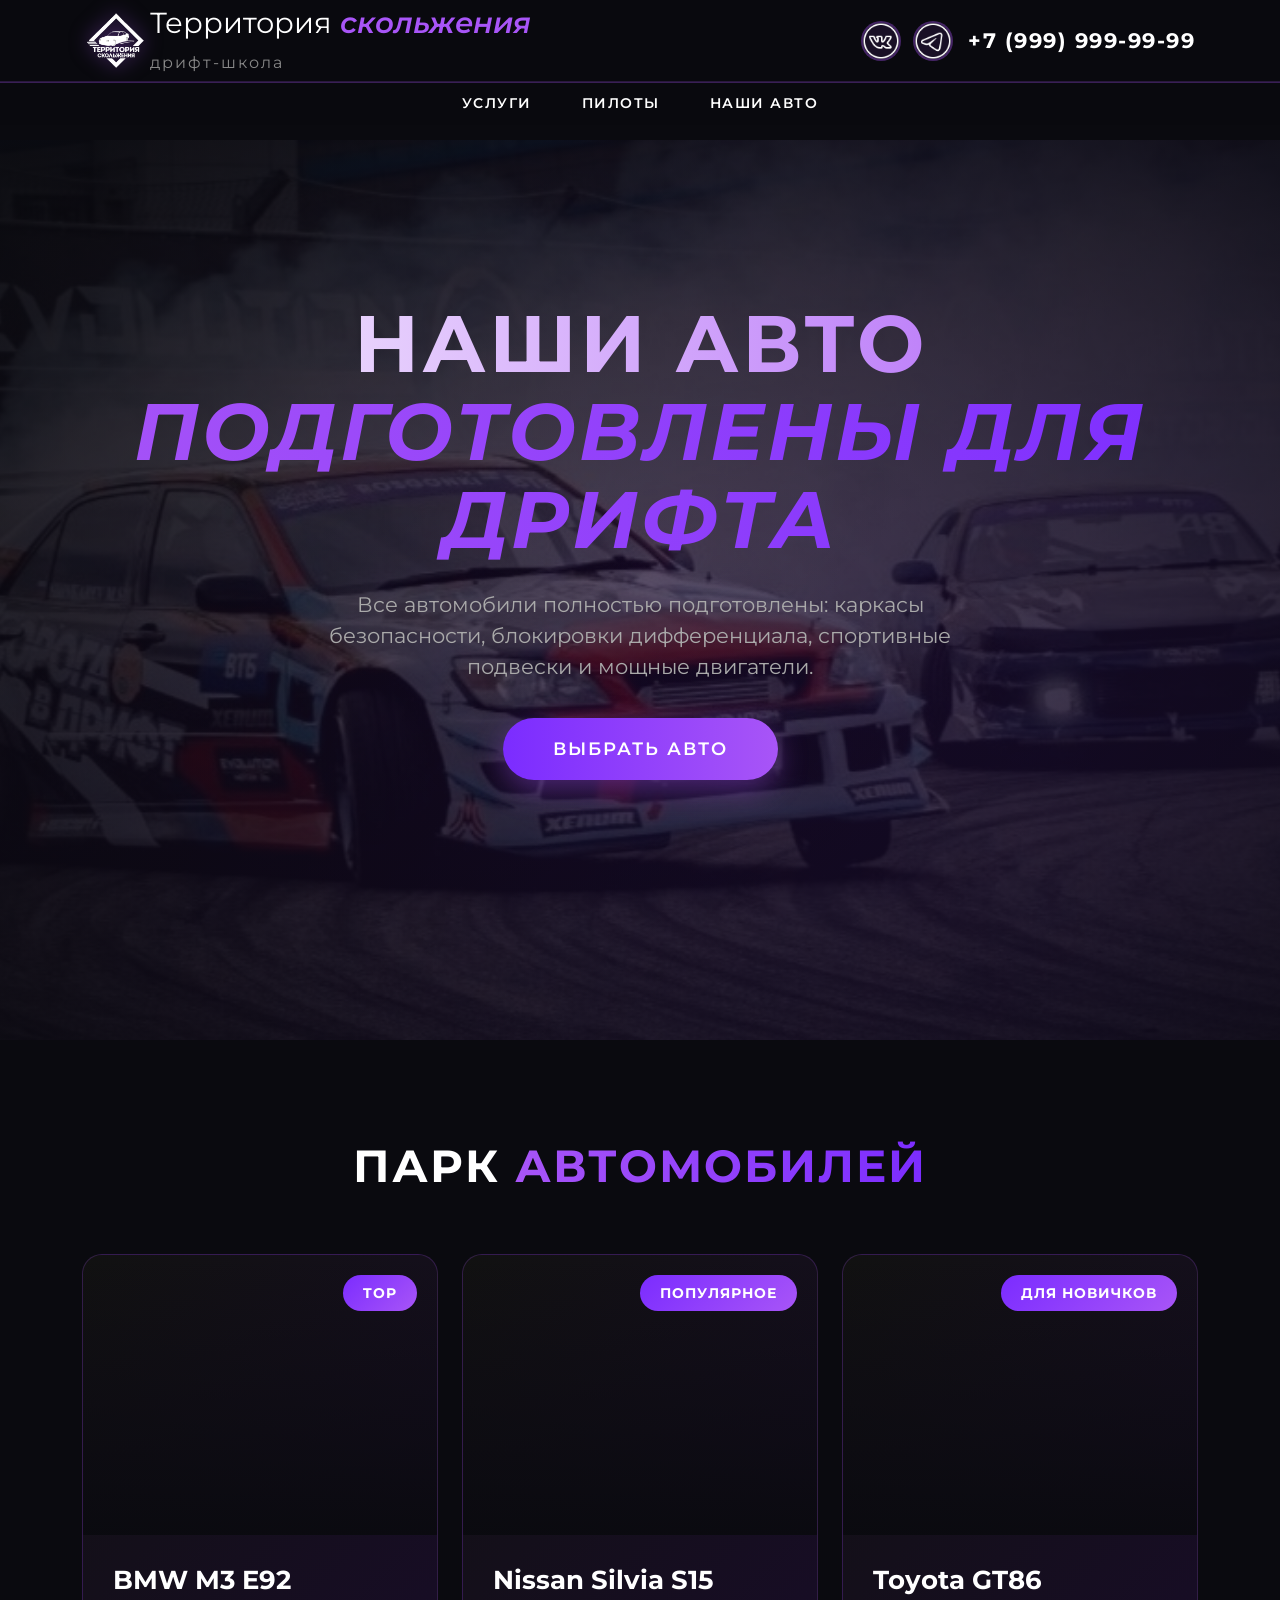
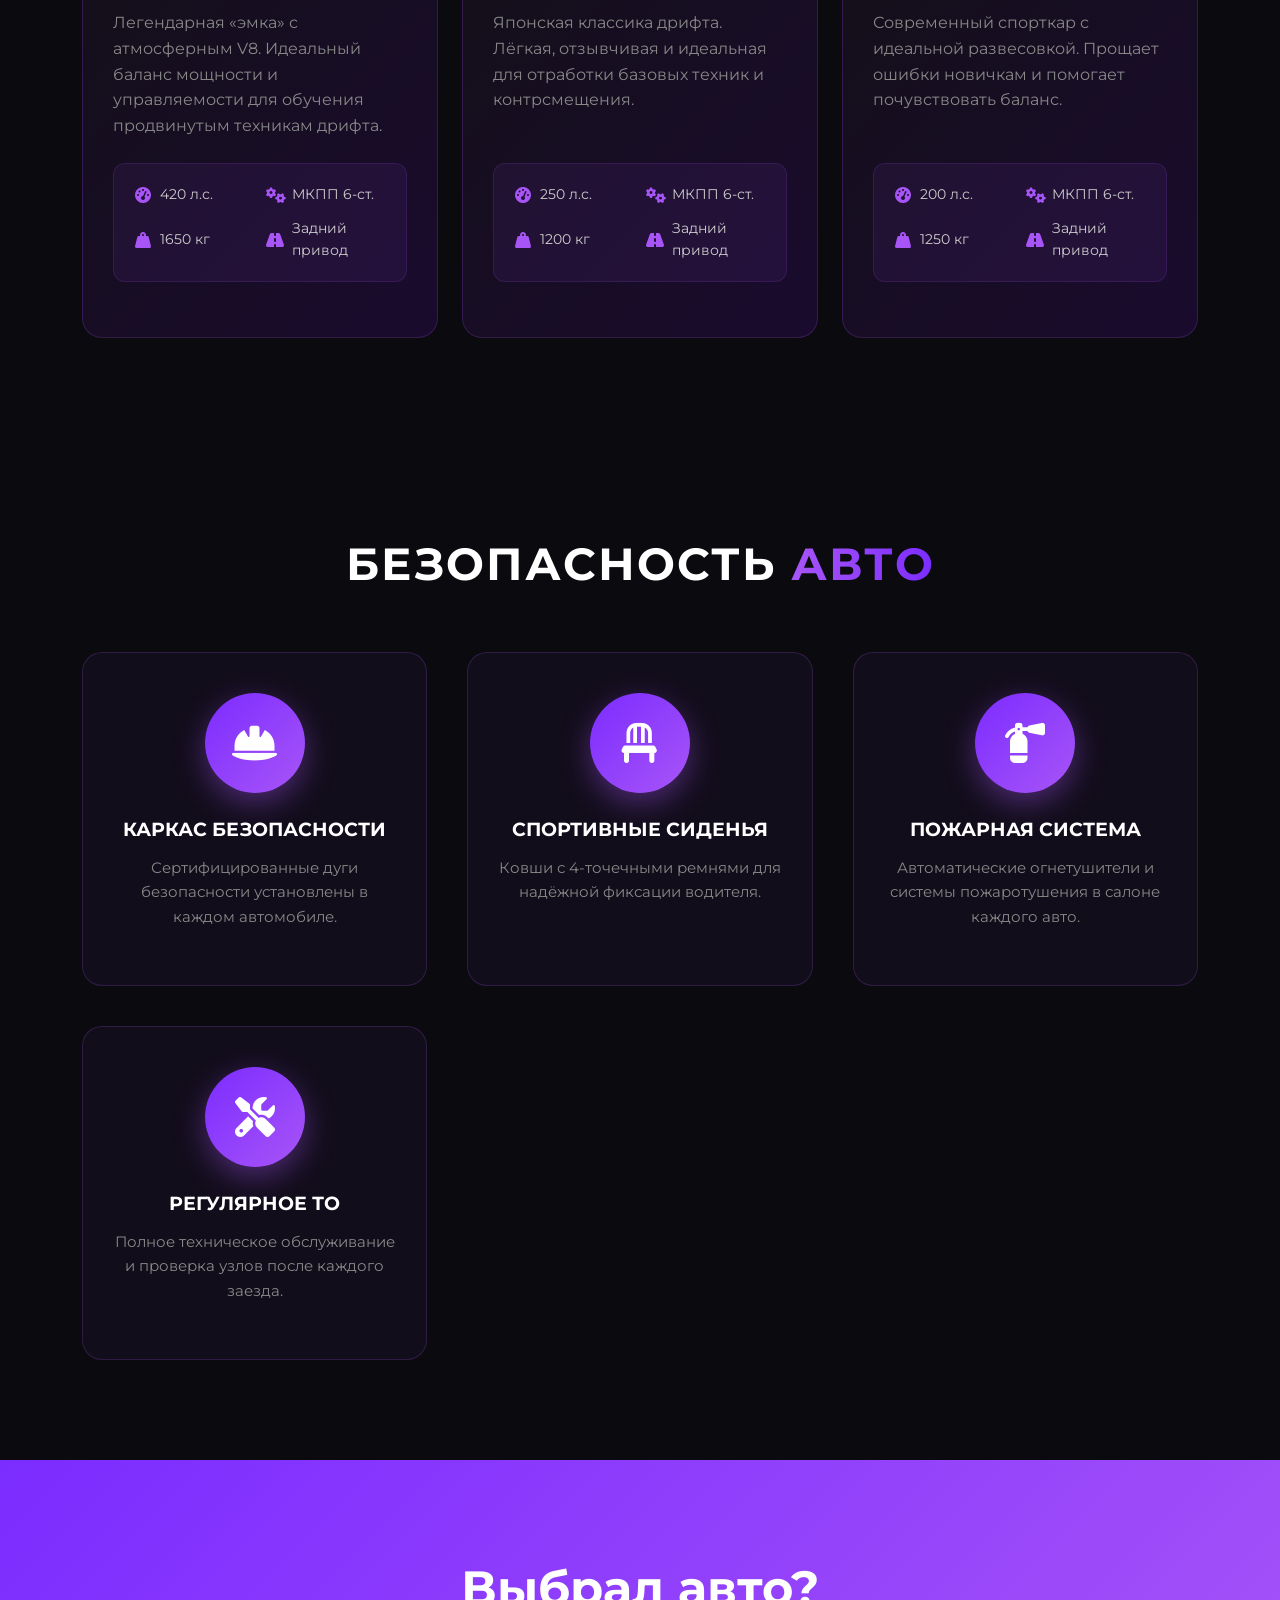
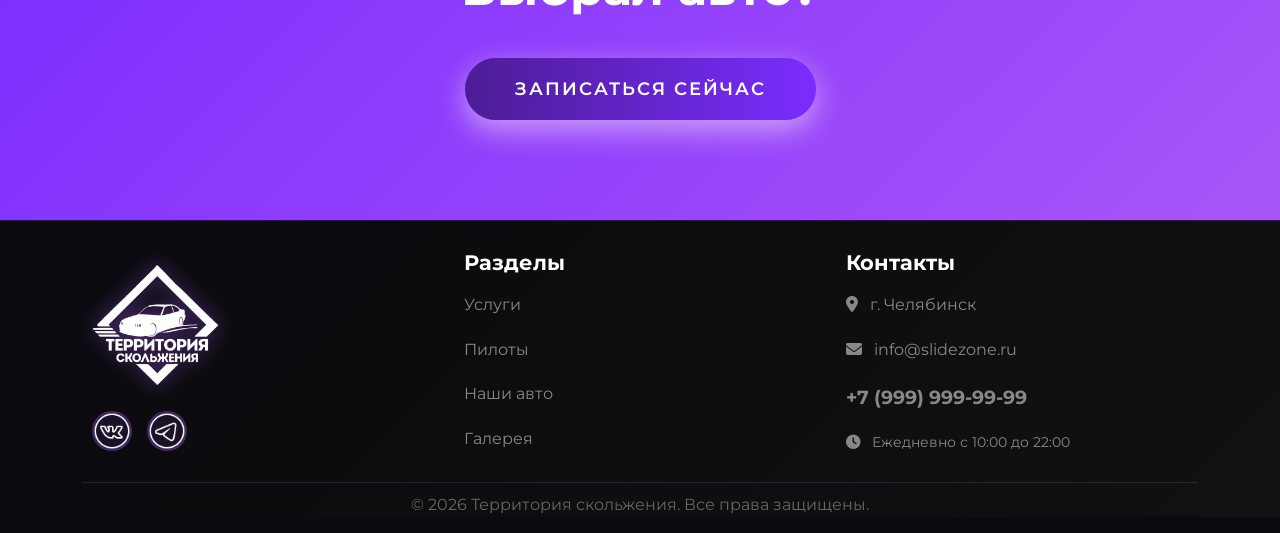
==== cars.html @ a88c33cb "." ====
<!-- cars.html -->
<!doctype html>
<html lang="ru">
<head>
    <meta charset="utf-8">
    <meta name="viewport" content="width=device-width, initial-scale=1">
    <title>Наши авто — Территория скольжения</title>
    <link href="https://cdn.jsdelivr.net/npm/bootstrap@5.3.3/dist/css/bootstrap.min.css" rel="stylesheet">
    <link rel="stylesheet" href="https://cdnjs.cloudflare.com/ajax/libs/font-awesome/6.4.0/css/all.min.css">
    <link href="https://fonts.googleapis.com/css2?family=Montserrat:ital,wght@0,400;0,600;0,700;1,600&display=swap" rel="stylesheet">
    <link rel="stylesheet" href="style.css">
</head>
<body>
    <!-- NAVBAR WRAPPER -->
    <nav class="navbar-wrapper fixed-top">
        <div class="navbar-top-section" id="navbarTop">
          <div class="container">
            <div class="navbar-top">
              <a class="navbar-brand d-flex align-items-center" href="/index.html">
                <img src="img/image-Photoroom (1).png" alt="Logo" class="logo" />
                <div>
                  Территория <span>скольжения</span> <br /><small
                    >дрифт-школа</small
                  >
                </div>
              </a>
  
              <div class="socials">
                <a
                  href="https://vk.com/slidezone74"
                  target="_blank"
                  class="social-link"
                  aria-label="VKontakte"
                >
                  <img src="img/icons8-vk-50.png" class="soc" />
                </a>
                <a
                  href="https://t.me/yourpage"
                  target="_blank"
                  class="social-link"
                  aria-label="Telegram"
                >
                  <img src="img/icons8-телеграм-50.png" class="soc" />
                </a>
                <a href="tel:+79999999999" class="nav-bottom-link nav-phone"
                >+7 (999) 999-99-99</a
              >
              </div>
            </div>
          </div>
        </div>
  
        <div class="navbar-bottom-section" id="navbarBottom">
          <div class="container">
            <ul class="nav-bottom-list">
              <li class="nav-bottom-item">
                <a href="/services.html" class="nav-bottom-link">УСЛУГИ</a>
              </li>
              <li class="nav-bottom-item">
                <a href="/index.html#pilots" class="nav-bottom-link">ПИЛОТЫ</a>
              </li>
              <li class="nav-bottom-item">
                <a href="/cars.html" class="nav-bottom-link">НАШИ АВТО</a>
              </li>
            </ul>
          </div>
        </div>
      </nav>

    <!-- HERO SECTION -->
    <section class="hero">
        <div class="hero-content">
            <h1 class="hero-title">
                <span class="line-1">НАШИ АВТО</span>
                <span class="line-2">ПОДГОТОВЛЕНЫ ДЛЯ ДРИФТА</span>
            </h1>
            <p class="hero-subtitle">
                Все автомобили полностью подготовлены: каркасы безопасности, 
                блокировки дифференциала, спортивные подвески и мощные двигатели.
            </p>
            <a href="#cars-list" class="btn-hero">Выбрать авто</a>
        </div>
    </section>

    <!-- CARS SECTION -->
    <section id="cars-list" class="section cars-section">
        <div class="container">
            <h2 class="section-title">ПАРК <span>АВТОМОБИЛЕЙ</span></h2>
            
            <div class="row g-4 justify-content-center">
                <div class="col-lg-4 col-md-6 col-sm-12">
                    <div class="car-card">
                        <div class="car-image" style="background-image: url('https://images.unsplash.com/photo-1617788138017-80ad40651399?w=800&q=80');">
                            <span class="car-badge">TOP</span>
                        </div>
                        <div class="car-body">
                            <h3 class="car-title">BMW M3 E92</h3>
                            <p class="car-description">
                                Легендарная «эмка» с атмосферным V8. Идеальный баланс мощности 
                                и управляемости для обучения продвинутым техникам дрифта.
                            </p>
                            
                            <div class="car-specs">
                                <div class="spec-item">
                                    <i class="fas fa-tachometer-alt"></i>
                                    <span>420 л.с.</span>
                                </div>
                                <div class="spec-item">
                                    <i class="fas fa-cogs"></i>
                                    <span>МКПП 6-ст.</span>
                                </div>
                                <div class="spec-item">
                                    <i class="fas fa-weight-hanging"></i>
                                    <span>1650 кг</span>
                                </div>
                                <div class="spec-item">
                                    <i class="fas fa-road"></i>
                                    <span>Задний привод</span>
                                </div>
                            </div>
                        </div>
                    </div>
                </div>

                <div class="col-lg-4 col-md-6 col-sm-12">
                    <div class="car-card">
                        <div class="car-image" style="background-image: url('https://images.unsplash.com/photo-1626846431159-9c6df5d8c8b2?w=800&q=80');">
                            <span class="car-badge">ПОПУЛЯРНОЕ</span>
                        </div>
                        <div class="car-body">
                            <h3 class="car-title">Nissan Silvia S15</h3>
                            <p class="car-description">
                                Японская классика дрифта. Лёгкая, отзывчивая и идеальная 
                                для отработки базовых техник и контрсмещения.
                            </p>
                            
                            <div class="car-specs">
                                <div class="spec-item">
                                    <i class="fas fa-tachometer-alt"></i>
                                    <span>250 л.с.</span>
                                </div>
                                <div class="spec-item">
                                    <i class="fas fa-cogs"></i>
                                    <span>МКПП 6-ст.</span>
                                </div>
                                <div class="spec-item">
                                    <i class="fas fa-weight-hanging"></i>
                                    <span>1200 кг</span>
                                </div>
                                <div class="spec-item">
                                    <i class="fas fa-road"></i>
                                    <span>Задний привод</span>
                                </div>
                            </div>
                        </div>
                    </div>
                </div>

                <div class="col-lg-4 col-md-6 col-sm-12">
                    <div class="car-card">
                        <div class="car-image" style="background-image: url('https://images.unsplash.com/photo-1606344468650-54ba89c3f9d3?w=800&q=80');">
                            <span class="car-badge">ДЛЯ НОВИЧКОВ</span>
                        </div>
                        <div class="car-body">
                            <h3 class="car-title">Toyota GT86</h3>
                            <p class="car-description">
                                Современный спорткар с идеальной развесовкой. 
                                Прощает ошибки новичкам и помогает почувствовать баланс.
                            </p>
                            
                            <div class="car-specs">
                                <div class="spec-item">
                                    <i class="fas fa-tachometer-alt"></i>
                                    <span>200 л.с.</span>
                                </div>
                                <div class="spec-item">
                                    <i class="fas fa-cogs"></i>
                                    <span>МКПП 6-ст.</span>
                                </div>
                                <div class="spec-item">
                                    <i class="fas fa-weight-hanging"></i>
                                    <span>1250 кг</span>
                                </div>
                                <div class="spec-item">
                                    <i class="fas fa-road"></i>
                                    <span>Задний привод</span>
                                </div>
                            </div>
                        </div>
                    </div>
                </div>
            </div>
        </div>
    </section>

        <!-- SAFETY INFO -->
        <section class="section features-section">
            <div class="container">
              <h2 class="section-title">БЕЗОПАСНОСТЬ <span>АВТО</span></h2>
      
              <div class="features-grid">
                <div class="feature-item">
                  <div class="feature-icon">
                    <i class="fas fa-hard-hat"></i>
                  </div>
                  <h3 class="feature-title">КАРКАС БЕЗОПАСНОСТИ</h3>
                  <p class="feature-text">
                    Сертифицированные дуги безопасности установлены в каждом автомобиле.
                  </p>
                </div>
      
                <div class="feature-item">
                  <div class="feature-icon">
                    <i class="fas fa-chair"></i>
                  </div>
                  <h3 class="feature-title">СПОРТИВНЫЕ СИДЕНЬЯ</h3>
                  <p class="feature-text">
                    Ковши с 4-точечными ремнями для надёжной фиксации водителя.
                  </p>
                </div>
      
                <div class="feature-item">
                  <div class="feature-icon">
                    <i class="fas fa-fire-extinguisher"></i>
                  </div>
                  <h3 class="feature-title">ПОЖАРНАЯ СИСТЕМА</h3>
                  <p class="feature-text">
                    Автоматические огнетушители и системы пожаротушения в салоне каждого авто.
                  </p>
                </div>
      
                <div class="feature-item">
                  <div class="feature-icon">
                    <i class="fas fa-tools"></i>
                  </div>
                  <h3 class="feature-title">РЕГУЛЯРНОЕ ТО</h3>
                  <p class="feature-text">
                    Полное техническое обслуживание и проверка узлов после каждого заезда.
                  </p>
                </div>
              </div>
            </div>
          </section>

    <!-- CTA SECTION -->
    <section class="cta">
        <div class="container">
          <h2>Выбрал авто?</h2>
          <a href="#offers" class="btn-cta">Записаться сейчас</a>
        </div>
      </section>

    <!-- FOOTER -->
    <footer>
        <div class="container">
          <div class="footer-content">
            <div class="footer-section">
              <img
                src="img/image-Photoroom (1).png"
                alt="Логотип"
                class="footer-logo"
              />
              <div class="footer-socials">
                <a
                  href="https://vk.com/slidezone74"
                  target="_blank"
                  class="social-link"
                  aria-label="VKontakte"
                >
                  <img src="img/icons8-vk-50.png" class="soc" />
                </a>
                <a
                  href="https://t.me/yourpage"
                  target="_blank"
                  class="social-link"
                  aria-label="Telegram"
                >
                  <img src="img/icons8-телеграм-50.png" class="soc" />
                </a>
              </div>
            </div>
  
            <div class="footer-section">
              <h4>Разделы</h4>
              <p><a href="/services.html">Услуги</a></p>
              <p><a href="/index.html#pilots">Пилоты</a></p>
              <p><a href="/cars.html">Наши авто</a></p>
              <p><a href="#gallery">Галерея</a></p>
            </div>
  
            <div class="footer-section">
              <h4>Контакты</h4>
              <p><i class="fas fa-map-marker-alt me-2"></i> г. Челябинск</p>
              <p><i class="fas fa-envelope me-2"></i> info@slidezone.ru</p>
              <a href="tel:+79999999999" class="footer-phone"
                >+7 (999) 999-99-99</a
              >
              <p style="margin-top: 15px; font-size: 0.9rem">
                <i class="fas fa-clock me-2"></i> Ежедневно с 10:00 до 22:00
              </p>
            </div>
          </div>
  
          <div class="footer-bottom">
            <p>&copy; 2026 Территория скольжения. Все права защищены.</p>
          </div>
        </div>
      </footer>

    <script src="https://cdn.jsdelivr.net/npm/bootstrap@5.3.3/dist/js/bootstrap.bundle.min.js"></script>
    <script>
        let lastScroll = 0;
        const navbarTop = document.getElementById('navbarTop');
        
        window.addEventListener('scroll', () => {
            const currentScroll = window.pageYOffset;
            if (currentScroll > 100 && currentScroll > lastScroll) {
                navbarTop.classList.add('hidden');
            } else {
                navbarTop.classList.remove('hidden');
            }
            lastScroll = currentScroll;
        });

        document.querySelectorAll('a[href^="#"]').forEach(anchor => {
            anchor.addEventListener('click', function (e) {
                e.preventDefault();
                const target = document.querySelector(this.getAttribute('href'));
                if (target) {
                    target.scrollIntoView({ behavior: 'smooth', block: 'start' });
                }
            });
        });
    </script>
</body>
</html>
---- style.css ----
* {
  margin: 0;
  padding: 0;
  box-sizing: border-box;
}

html {
  scroll-behavior: smooth;
}

body {
  font-family: 'Montserrat', sans-serif;
  background: #0a0a0f;
  color: #fff;
  overflow-x: hidden;
  padding-top: 140px;
}

:root {
  --primary-purple: #a855f7;
  --secondary-purple: #7b2cff;
  --dark-purple: #4c1d95;
  --accent-red: #ff3366;
}

/* --- NAVBAR WRAPPER --- */
.navbar-wrapper {
  z-index: 1000;
}

/* --- TOP NAVBAR --- */
.navbar-top-section {
  background: rgba(10, 10, 15, 0.95);
  backdrop-filter: blur(10px);
  padding: 6px 0;
  border-bottom: 1px solid rgba(168, 85, 247, 0.2);
  transition: all 0.7s ease; 
  overflow: hidden;
  max-height: 100px; 
  opacity: 1;
}
.navbar-top-section.hidden {
  max-height: 0;
  opacity: 0;
  padding: 0 !important;
  border: none;
}

.navbar-top {
  display: flex;
  justify-content: space-between;
  align-items: center;
}

.logo {
  height: 68px;
  filter: drop-shadow(0 0 10px rgba(168, 85, 247, 0.5));
}

.navbar-brand {
  font-family: 'Montserrat', sans-serif;
  font-size: 1.8rem;
  line-height: 1.2;
  color: #fff !important;
  text-decoration: none;
}

.navbar-brand:hover { opacity: 0.9; }
.navbar-brand span { font-style: italic; font-weight: 600; color: var(--primary-purple); }
.navbar-brand small { font-size: 1rem; letter-spacing: 2px; color: #888; }

/* --- BOTTOM NAVBAR --- */
.navbar-bottom-section {
  background: rgba(10, 10, 15, 0.98);
  backdrop-filter: blur(10px);
  border-top: 1px solid rgba(168, 85, 247, 0.3);
  padding: 5px 0;
  transition: all 0.4s ease;
}

/* Когда верхний скрыт, нижний становится более выразительным */
.navbar-top-section.hidden + .navbar-bottom-section {
  padding: 10px 0;
  box-shadow: 0 2px 20px rgba(0, 0, 0, 0.5);
}

.nav-bottom-list {
  display: flex;
  gap: 50px;
  list-style: none;
  margin: 0;
  padding: 0;
  justify-content: center;
}

.nav-bottom-link {
  color: #fff;
  text-decoration: none;
  font-size: 0.9rem;
  font-weight: 600;
  letter-spacing: 1.5px;
  padding: 5px 0;
  display: inline-block;
  transition: all 0.3s ease;
  position: relative;
}

.nav-bottom-link::after {
  content: '';
  position: absolute;
  bottom: 0;
  left: 0;
  width: 0;
  height: 2px;
  background: linear-gradient(90deg, var(--primary-purple), var(--secondary-purple));
  transition: width 0.3s ease;
}

.nav-bottom-link:hover { color: var(--primary-purple); transform: translateY(-2px); }
.nav-bottom-link:hover::after { width: 100%; }
.nav-bottom-link:focus { outline: none; color: var(--secondary-purple); }

/* --- SOCIALS --- */
.socials { display: flex; gap: 12px; }
.social-link {
  display: inline-flex;
  align-items: center;
  justify-content: center;
  margin-top: 10px;
  width: 40px;
  height: 40px;
  border-radius: 50%;
  background: rgba(168, 85, 247, 0.1);
  border: 2px solid rgba(168, 85, 247, 0.3);
  transition: all 0.3s ease;
}

.soc {
  height: 38px;
  width: auto;
  filter: brightness(0) invert(1);
  transition: all 0.3s ease;
}

.social-link:hover {
  background: rgba(168, 85, 247, 0.3);
  border-color: var(--primary-purple);
  transform: translateY(-3px) scale(1.1);
  box-shadow: 0 5px 20px rgba(168, 85, 247, 0.4);
}

.nav-phone { 
  font-size: 1.3rem; 
  font-weight: 700; 
  color: #fff; 
  text-decoration: none; 
  display: block; 
  margin: 9px 3px;
}

.nav-phone:hover { 
  transform: scale(1.05); 
}

/* --- HERO --- */
.hero {
  min-height: 100vh;
  display: flex;
  align-items: center;
  justify-content: center;
  position: relative;
  background: linear-gradient(135deg, #0a0a0f 0%, #1a0b2e 50%, #2b1055 100%);
  overflow: hidden;
}

.hero::before {
  content: '';
  position: absolute;
  top: 0; left: 0; right: 0; bottom: 0;
  background: url('/img/baner.jpg') center/cover;
  opacity: 0.3;
  z-index: 0;
}

.hero::after {
  content: '';
  position: absolute;
  top: 0; left: 0; right: 0; bottom: 0;
  background: radial-gradient(ellipse at center, transparent 0%, rgba(10, 10, 15, 0.8) 100%);
  z-index: 1;
}

.hero-content { position: relative; z-index: 2; text-align: center; padding: 40px 20px; }

.hero-title {
  font-size: 5rem;
  font-weight: 700;
  line-height: 1.1;
  margin-bottom: 25px;
  text-transform: uppercase;
  letter-spacing: 3px;
  animation: fadeInUp 1s ease;
}

.hero-title .line-1 {
  display: block;
  background: linear-gradient(90deg, #fff, var(--primary-purple));
  -webkit-background-clip: text;
  -webkit-text-fill-color: transparent;
}

.hero-title .line-2 {
  display: block;
  background: linear-gradient(90deg, var(--primary-purple), var(--secondary-purple));
  -webkit-background-clip: text;
  -webkit-text-fill-color: transparent;
  font-style: italic;
}

.hero-subtitle {
  font-size: 1.3rem;
  color: #aaa;
  margin-bottom: 35px;
  max-width: 700px;
  margin-left: auto;
  margin-right: auto;
  animation: fadeInUp 1s ease 0.2s backwards;
}

.btn-hero {
  background: linear-gradient(90deg, var(--secondary-purple), var(--primary-purple));
  border: none;
  padding: 18px 50px;
  font-size: 1.1rem;
  font-weight: 600;
  letter-spacing: 2px;
  text-transform: uppercase;
  color: #fff;
  border-radius: 50px;
  transition: all 0.3s ease;
  box-shadow: 0 10px 30px rgba(168, 85, 247, 0.4);
  animation: fadeInUp 1s ease 0.4s backwards;
  text-decoration: none;
  display: inline-block;
  margin-bottom: 100px;
}

.btn-hero:hover { transform: translateY(-5px) scale(1.05); box-shadow: 0 15px 40px rgba(168, 85, 247, 0.6); }

@keyframes fadeInUp {
  from { opacity: 0; transform: translateY(30px); }
  to { opacity: 1; transform: translateY(0); }
}

/* --- SECTIONS --- */
.section { padding: 100px 0; position: relative; }
.section-title {
  font-size: 2.8rem;
  font-weight: 700;
  text-align: center;
  margin-bottom: 60px;
  text-transform: uppercase;
  letter-spacing: 2px;
}
.title2 {
  margin-top: -50px;
}
.section-title span {
  background: linear-gradient(90deg, var(--primary-purple), var(--secondary-purple));
  -webkit-background-clip: text;
  -webkit-text-fill-color: transparent;
}

/* --- SCROLL STRIP --- */
.scroll-strip-section { background: linear-gradient(135deg, #111 0%, #1a0b2e 100%); padding: 60px 0; overflow: hidden; }
.scroll-strip-container { max-width: 1200px; margin: 0 auto; position: relative; padding: 0 30px; }
.scroll-strip-wrapper { overflow: hidden; border-radius: 20px; background: rgba(168, 85, 247, 0.05); border: 1px solid rgba(168, 85, 247, 0.2); }
.scroll-strip { display: flex; animation: scrollLeft 30s linear infinite; width: fit-content; }
.scroll-strip:hover { animation-play-state: paused; }

.scroll-item {
  flex-shrink: 0;
  padding: 30px 50px;
  text-align: center;
  border-right: 1px solid rgba(168, 85, 247, 0.2);
  min-width: 400px;
}
.scroll-item i { font-size: 2.5rem; color: var(--primary-purple); margin-bottom: 15px; }
.scroll-item h4 { font-size: 1.2rem; margin-bottom: 10px; color: #fff; }
.scroll-item p { color: #888; margin: 0; font-size: 0.95rem; }

@keyframes scrollLeft { 0% { transform: translateX(0); } 100% { transform: translateX(-50%); } }

/* --- OFFERS --- */
.offers-section { 
  background: #0a0a0f; }
.offer-card {
  background: linear-gradient(135deg, #111 0%, #1a0b2e 100%);
  border-radius: 20px; 
  overflow: hidden;
  border: 1px solid rgba(168, 85, 247, 0.2);
  transition: all 0.3s ease; height: 100%;
  height: 100%;
  display: flex;
  flex-direction: column;
}
.offer-card:hover { 
  transform: translateY(-15px); 
  border-color: var(--primary-purple); 
  box-shadow: 0 20px 40px rgba(168, 85, 247, 0.3); }

.offer-image {
  height: 230px; 
  background-size: cover; 
  background-position: center;
  position: relative; 
  overflow: hidden; 
  transition: transform 0.5s ease;
  flex-shrink: 0;
}
.offer-image::after {
  content: ''; 
  position: absolute; 
  top: 0; 
  left: 0; 
  right: 0; 
  bottom: 0;
  background: linear-gradient(to bottom, transparent 0%, rgba(10, 10, 15, 0.9) 100%);
}
.offer-card:hover .offer-image { transform: scale(1.1); }

.offer-badge {
  position: absolute; 
  top: 20px; right: 20px;
  background: linear-gradient(135deg, var(--accent-red), #ff6666);
  padding: 8px 20px; 
  border-radius: 20px; 
  font-weight: 700; 
  font-size: 0.9rem; 
  z-index: 2;
}

.offer-body { 
  padding: 20px; 
  position: relative; 
  display: flex;
  flex-direction: column;
  flex: 1;
}
.offer-title { font-size: 1.5rem; margin-bottom: 12px; color: #fff; }
.offer-description { color: #888; margin-bottom: 20px; line-height: 1.6; flex-grow: 1;}
.offer-price { font-size: 1.7rem; font-weight: 700; color: var(--primary-purple); margin-bottom: 20px; }
.offer-price .old-price { font-size: 1.1rem; color: #666; text-decoration: line-through; margin-left: 10px; }
.offer-footer {
  margin-top: auto; 
  padding-top: 20px;
}
.btn-offer {
  width: 100%; background: linear-gradient(90deg, var(--secondary-purple), var(--primary-purple));
  border: none; padding: 11px; border-radius: 10px; color: #fff; font-weight: 600;
  transition: all 0.3s ease; text-transform: uppercase; letter-spacing: 1px;
}
.btn-offer:hover { transform: scale(1.05); box-shadow: 0 5px 20px rgba(168, 85, 247, 0.4); }

/* --- PILOTS --- */
.pilots-section { background: linear-gradient(135deg, #0a0a0f 0%, #1a0b2e 100%); }
.pilot-card {
  text-align: center; padding: 30px;
  background: rgba(168, 85, 247, 0.05); border-radius: 20px;
  border: 1px solid rgba(168, 85, 247, 0.2); transition: all 0.3s ease; height: 100%;
}
.pilot-card:hover { transform: translateY(-10px); border-color: var(--primary-purple); }

.pilot-photo {
  width: 200px; height: 200px; border-radius: 50%; margin: 0 auto 25px;
  overflow: hidden; border: 4px solid var(--primary-purple); box-shadow: 0 10px 30px rgba(168, 85, 247, 0.3);
}
.pilot-photo img { width: 100%; height: 100%; object-fit: cover; }
.pilot-name { font-size: 1.5rem; font-weight: 700; margin-bottom: 10px; color: #fff; }
.pilot-role { color: var(--primary-purple); font-weight: 600; margin-bottom: 15px; font-size: 0.95rem; }
.pilot-bio { color: #888; line-height: 1.6; font-size: 0.95rem; }

/* --- FEATURES --- */
.features-section { background: #0a0a0f; }
.features-grid { display: grid; grid-template-columns: repeat(auto-fit, minmax(250px, 1fr)); gap: 40px; max-width: 1200px; margin: 0 auto; }

.feature-item {
  text-align: center; padding: 40px 30px;
  background: rgba(168, 85, 247, 0.05); border-radius: 20px;
  border: 1px solid rgba(168, 85, 247, 0.2); transition: all 0.3s ease;
}
.feature-item:hover { transform: translateY(-10px); border-color: var(--primary-purple); }

.feature-icon {
  width: 100px; height: 100px; border-radius: 50%;
  background: linear-gradient(135deg, var(--secondary-purple), var(--primary-purple));
  display: flex; align-items: center; justify-content: center; margin: 0 auto 25px;
  font-size: 2.5rem; color: #fff; box-shadow: 0 10px 30px rgba(168, 85, 247, 0.4);
}
.feature-title { font-size: 1.2rem; font-weight: 700; margin-bottom: 15px; color: #fff; }
.feature-text { color: #888; line-height: 1.6; font-size: 0.95rem; }

/* --- GALLERY --- */
.gallery-section { background: linear-gradient(135deg, #111 0%, #0a0a0f 100%); }
.gallery-container { position: relative; max-width: 1400px; margin: 0 auto; padding: 0 60px; }
.gallery-slider { overflow: hidden; border-radius: 20px; }
.gallery-track { display: flex; transition: transform 0.5s ease; }
.gallery-item { min-width: 100%; height: 600px; position: relative; overflow: hidden; }
.gallery-item img, .gallery-item video { width: 100%; height: 100%; object-fit: cover; }

.gallery-nav {
  position: absolute; top: 50%; transform: translateY(-50%);
  width: 60px; height: 60px; background: rgba(168, 85, 247, 0.9);
  border-radius: 50%; display: flex; align-items: center; justify-content: center;
  cursor: pointer; transition: all 0.3s ease; z-index: 10; border: none; color: #fff;
}
.gallery-nav:hover { background: var(--primary-purple); transform: translateY(-50%) scale(1.1); }
.gallery-nav.prev { left: 0; }
.gallery-nav.next { right: 0; }

.gallery-dots { display: flex; justify-content: center; gap: 10px; margin-top: 30px; }
.gallery-dot { width: 12px; height: 12px; border-radius: 50%; background: rgba(168, 85, 247, 0.3); cursor: pointer; transition: all 0.3s ease; }
.gallery-dot.active { background: var(--primary-purple); width: 30px; border-radius: 6px; }

/* --- CTA --- */
.cta { padding: 100px 0; background: linear-gradient(135deg, var(--secondary-purple), var(--primary-purple)); text-align: center; }
.cta h2 { font-size: 3rem; margin-bottom: 40px; font-weight: 700; }
.btn-cta {
  background: linear-gradient(90deg, var(--dark-purple), var(--secondary-purple));
  border: none;
  padding: 18px 50px;
  font-size: 1.1rem;
  font-weight: 600;
  letter-spacing: 2px;
  text-transform: uppercase;
  color: #fff;
  border-radius: 50px;
  transition: all 0.3s ease;
  box-shadow: 0 10px 30px rgba(243, 221, 249, 0.6);
  animation: fadeInUp 1s ease 0.4s backwards;
  text-decoration: none;
  display: inline-block;
}
.btn-cta:hover { transform: translateY(-5px) scale(1.05); box-shadow: 0 15px 40px rgba(255, 255, 255, 0.6); }

/* --- FOOTER --- */
footer { background: linear-gradient(135deg, #0a0a0f 0%, #111 100%); padding: 30px 0 0; border-top: 1px solid rgba(168, 85, 247, 0.2); }
.footer-content { display: grid; grid-template-columns: repeat(auto-fit, minmax(250px, 1fr)); gap: 30px; margin-bottom: 10px; }
.footer-logo { height: 150px; margin-bottom: 0; filter: drop-shadow(0 0 10px rgba(168, 85, 247, 0.5)); }
.footer-section h4 { color: #fff; font-size: 1.3rem; margin-bottom: 15px; font-weight: 700; }
.footer-section p, .footer-section a { color: #888; text-decoration: none; line-height: 1.8; transition: all 0.3s ease; }
.footer-section a:hover { color: var(--primary-purple); }
.footer-socials { display: flex; gap: 15px; margin: 0 10px; }

.footer-social:hover { background: var(--primary-purple); border-color: var(--primary-purple); transform: translateY(-5px); }
.footer-phone { font-size: 1.2rem; font-weight: 700; color: var(--primary-purple); text-decoration: none; display: block; margin-top: 15px; }
.footer-phone:hover { color: var(--secondary-purple);}
.footer-bottom { text-align: center; padding-top: 10px; border-top: 1px solid rgba(168, 85, 247, 0.2); color: #666; }


/*-----------SERVICES--------------*/
.offers-section {
  background: linear-gradient(135deg, #0a0a0f 0%, #1a0b2e 100%); 
}

/* ======== CARS PAGE STYLES ======== */
/* Секция авто */
.cars-section {
  background: #0a0a0f;
}

/* Карточка автомобиля */
.car-card {
  background: linear-gradient(135deg, #111 0%, #1a0b2e 100%);
  border-radius: 20px;
  overflow: hidden;
  border: 1px solid rgba(168, 85, 247, 0.2);
  transition: all 0.3s ease;
  height: 100%;
  display: flex;
  flex-direction: column;
}

.car-card:hover {
  transform: translateY(-15px);
  border-color: var(--primary-purple);
  box-shadow: 0 20px 40px rgba(168, 85, 247, 0.3);
}

.car-image {
  height: 280px;
  background-size: cover;
  background-position: center;
  position: relative;
  overflow: hidden;
  transition: transform 0.5s ease;
  flex-shrink: 0;
}

.car-image::after {
  content: '';
  position: absolute;
  top: 0; left: 0; right: 0; bottom: 0;
  background: linear-gradient(to bottom, transparent 0%, rgba(10, 10, 15, 0.95) 100%);
}

.car-card:hover .car-image {
  transform: scale(1.1);
}

.car-badge {
  position: absolute;
  top: 20px; right: 20px;
  background: linear-gradient(135deg, var(--secondary-purple), var(--primary-purple));
  padding: 8px 20px;
  border-radius: 20px;
  font-weight: 700;
  font-size: 0.85rem;
  z-index: 2;
  text-transform: uppercase;
  letter-spacing: 1px;
}

.car-body {
  padding: 30px;
  display: flex;
  flex-direction: column;
  flex: 1;
}

.car-title {
  font-size: 1.6rem;
  font-weight: 700;
  margin-bottom: 15px;
  color: #fff;
}

.car-description {
  color: #888;
  margin-bottom: 25px;
  line-height: 1.6;
  flex-grow: 1;
}

/* Характеристики авто */
.car-specs {
  display: grid;
  grid-template-columns: repeat(2, 1fr);
  gap: 12px;
  margin-bottom: 25px;
  padding: 20px;
  background: rgba(168, 85, 247, 0.08);
  border-radius: 12px;
  border: 1px solid rgba(168, 85, 247, 0.15);
}

.spec-item {
  display: flex;
  align-items: center;
  gap: 8px;
  font-size: 0.9rem;
  color: #ccc;
}

.spec-item i {
  color: var(--primary-purple);
  font-size: 1rem;
  width: 18px;
  text-align: center;
}

/* ======== RESPONSIVE FOR CARS ======== */

/* Планшеты */
@media (max-width: 992px) {
  .car-image {height: 250px;}
  .car-title {font-size: 1.4rem;}
  .car-specs {padding: 15px; gap: 10px;}
  .spec-item {font-size: 0.85rem;}
  .hero-title { font-size: 3rem; letter-spacing: 2px;}
  .hero-subtitle {font-size: 1.1rem;}
  .nav-bottom-list { gap: 25px; }
  .section {padding: 80px 0;}
  .section-title { font-size: 2rem; }
  .offer-image, .car-image {height: 200px;}
  .gallery-item {height: 400px;}
  .features-grid {gap: 25px;}
  .scroll-strip-container { padding: 0 40px; }
  .scroll-item { min-width: 300px; padding: 20px 30px; }
  body { padding-top: 120px; }
  .hero {min-height: 90vh;}
}

/* Мобильные */
@media (max-width: 768px) {
  .car-specs {grid-template-columns: 1fr; padding: 15px; gap: 10px;}
  .spec-item {font-size: 0.9rem; justify-content: center;}
  .car-body {padding: 25px 20px;}
  .hero {min-height: 85vh;}
  .hero-title { font-size: 2rem; letter-spacing: 1px;}
  .hero-subtitle {font-size: 1rem; padding: 0 10px;}
  .btn-hero {padding: 14px 28px; font-size: 0.9rem; margin-bottom: 60px;}
  .section {padding: 60px 0;}
  .section-title {font-size: 1.6rem; margin-bottom: 40px;}
  .offer-image, .car-image {height: 180px;}
  .offer-title, .car-title {font-size: 1.2rem;}
  .offer-description, .car-description {font-size: 0.9rem;}
  .offer-price {font-size: 1.3rem;}
  .pilot-photo {width: 140px; height: 140px;}
  .feature-item {padding: 25px 20px;}
  .feature-icon {width: 70px; height: 70px; font-size: 1.8rem;}
  .gallery-container {padding: 0 15px;}
  .gallery-item {height: 260px;}
  .scroll-item {min-width: 240px; padding: 15px;}
  .cta h2 {font-size: 1.8rem;}
  .btn-cta {padding: 14px 30px; font-size: 0.9rem;}
  .footer-logo {height: 100px;}
  .scroll-arrow, .gallery-nav { width: 40px; height: 40px; }
  .logo { height: 50px; }
  .navbar-brand { font-size: 1.1rem; }
  .navbar-brand small { font-size: 0.65rem; }
  .nav-bottom-list {flex-wrap: wrap; gap: 12px; }
  .nav-bottom-link { font-size: 0.75rem; }
  body { padding-top: 100px; }
  .navbar-top {flex-direction: column; gap: 10px; text-align: center;}
  .nav-phone {font-size: 1rem;}
  .socials {justify-content: center;}
}

/* Маленькие экраны */
@media (max-width: 480px) {
  body {padding-top: 90px;}
  .car-title {font-size: 1.2rem;}
  .car-badge {font-size: 0.75rem; padding: 6px 15px; top: 15px; right: 15px;}
  .car-specs {padding: 12px;}
  .spec-item {font-size: 0.85rem;}
  .spec-item i {font-size: 0.9rem; width: 16px;}
  .hero-title {font-size: 1.6rem;}
  .hero-subtitle {font-size: 0.9rem;}
  .nav-bottom-link {font-size: 0.65rem; letter-spacing: 1px;}
  .section-title {font-size: 1.4rem;}
  .offer-image, .car-image {height: 160px;}
  .gallery-item {height: 200px;}
}
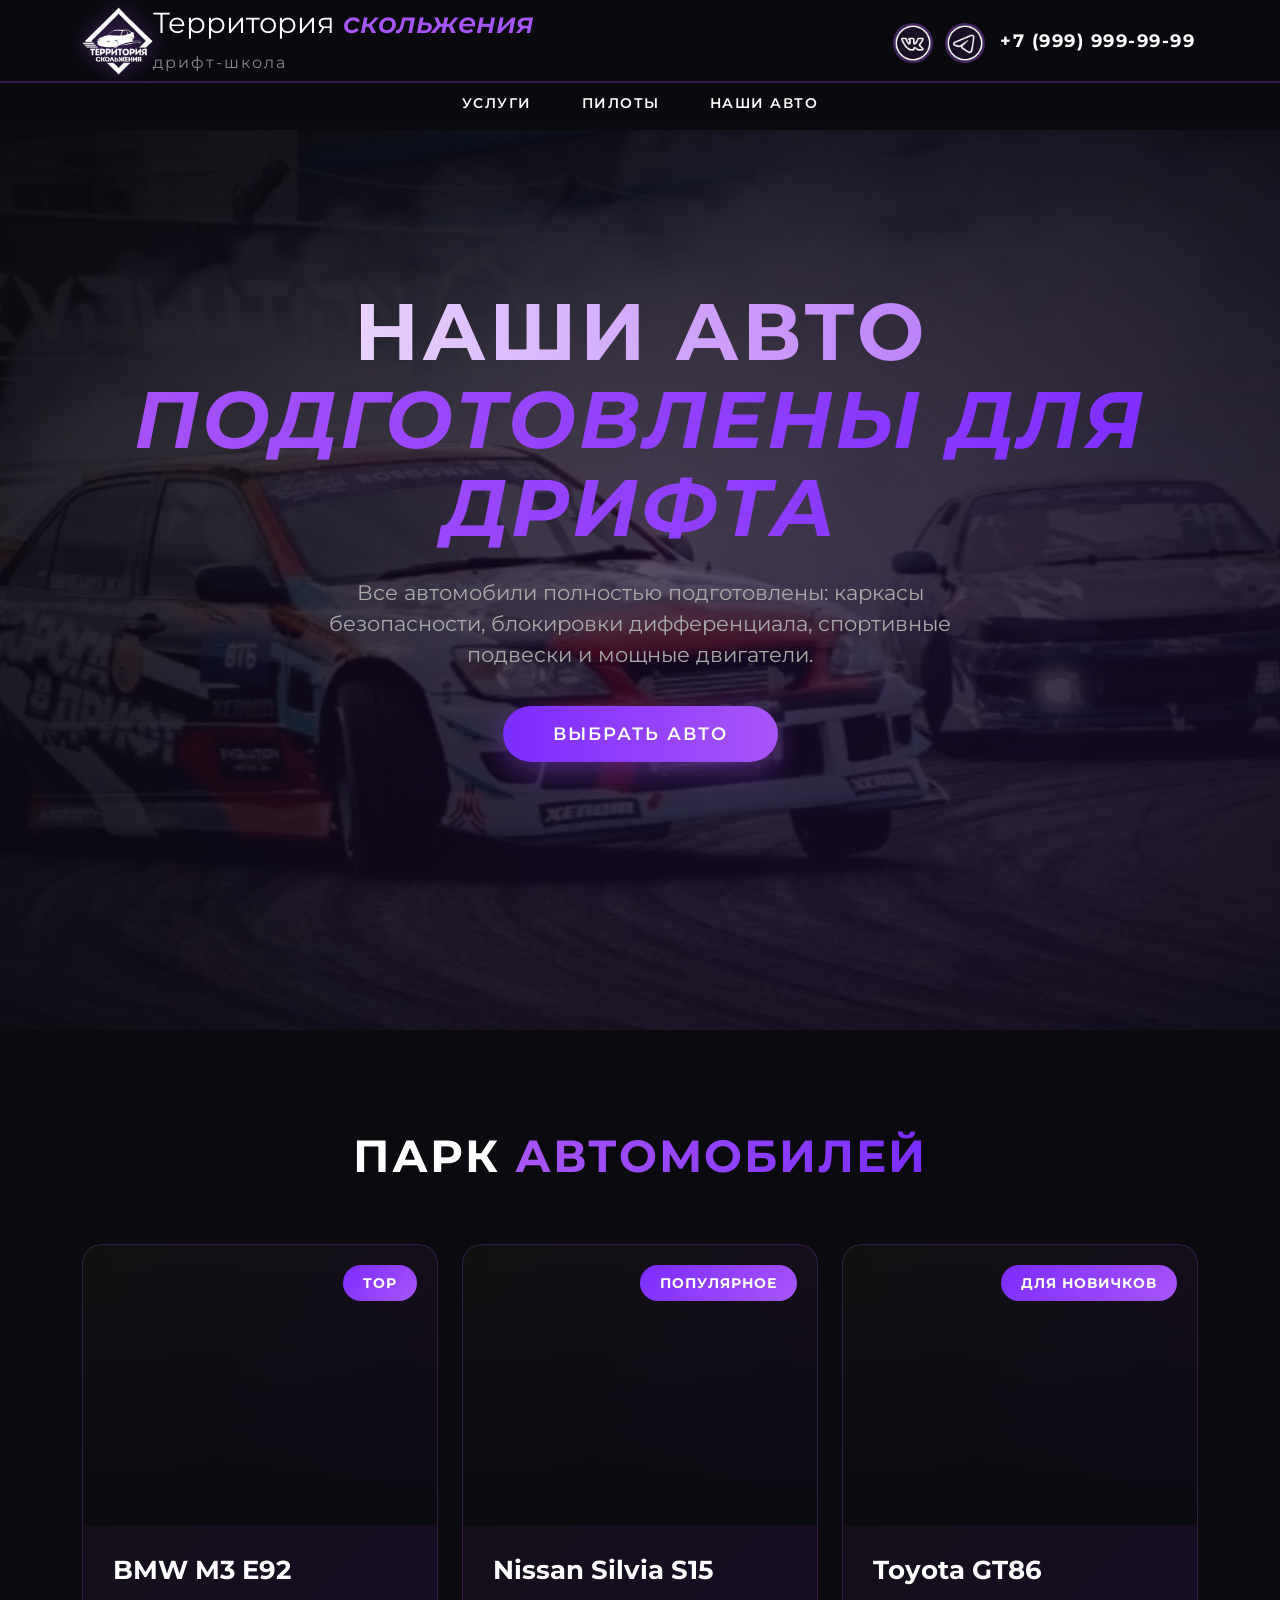
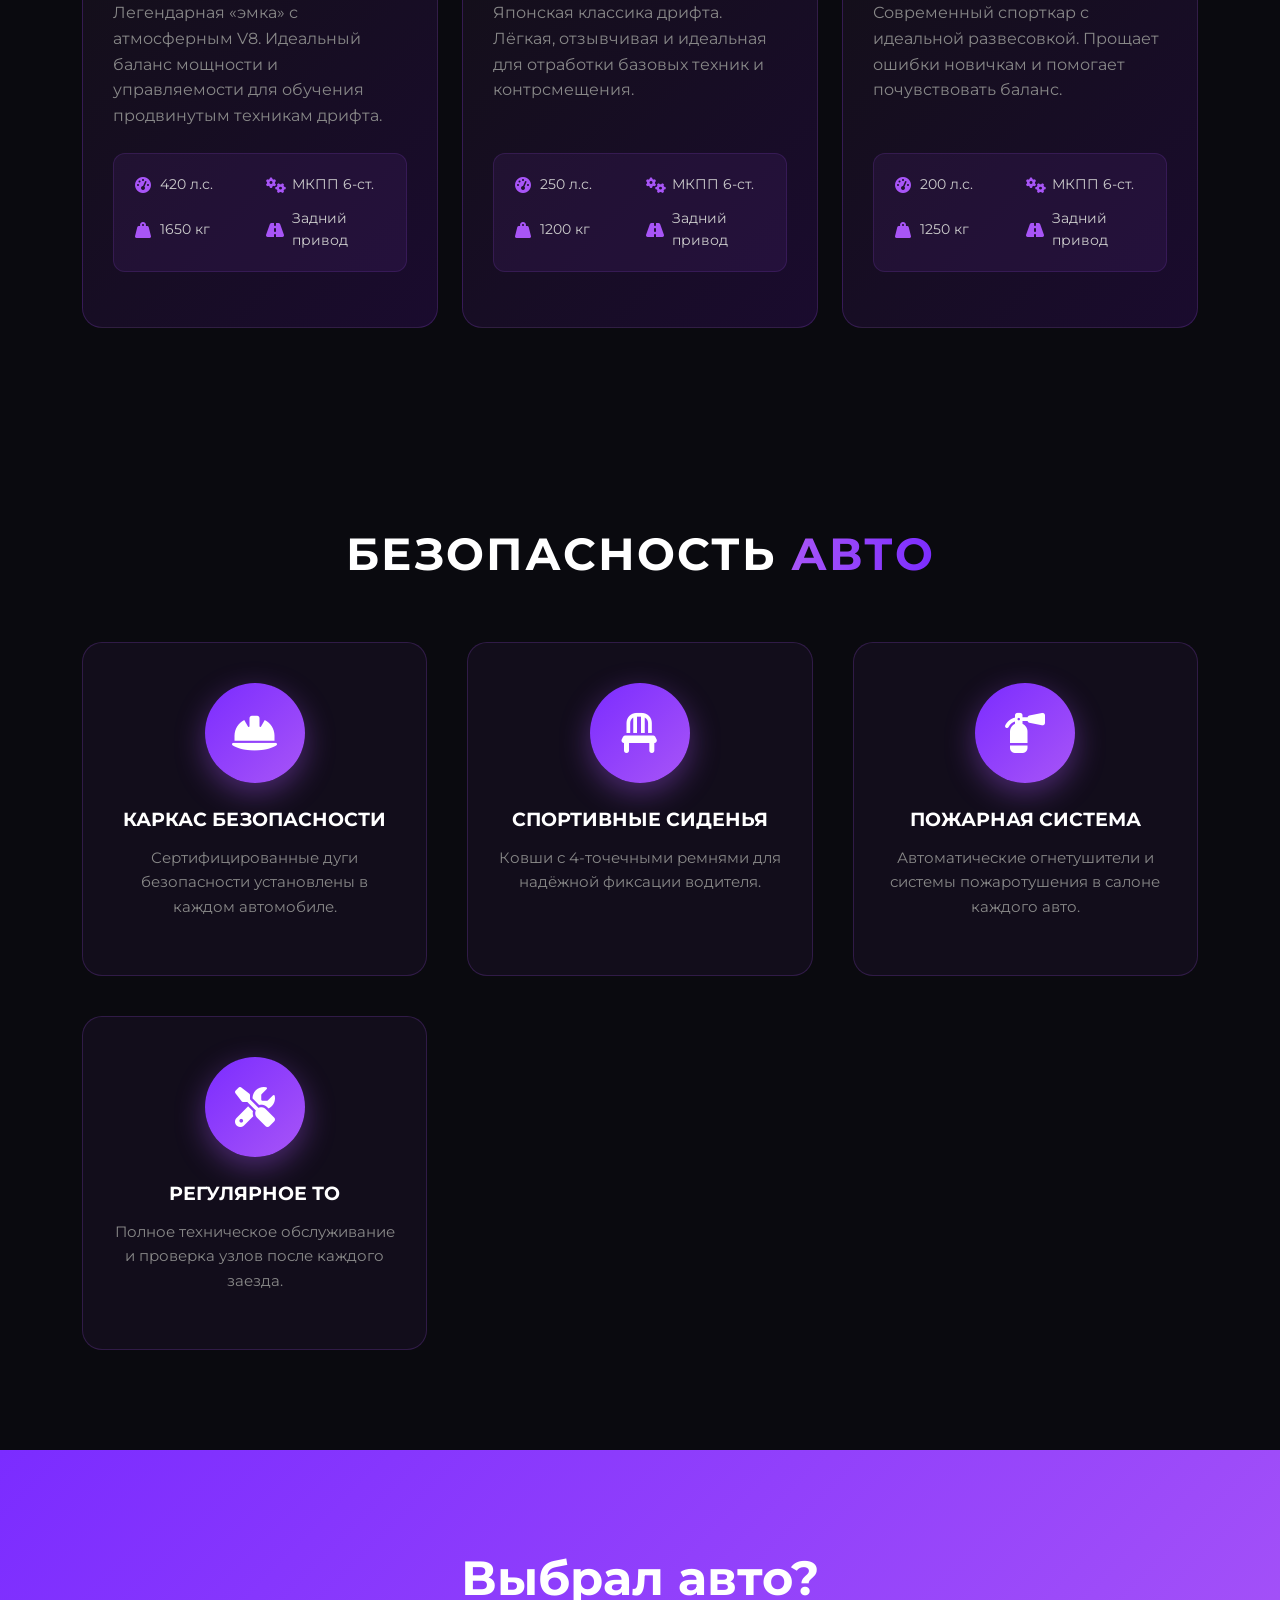
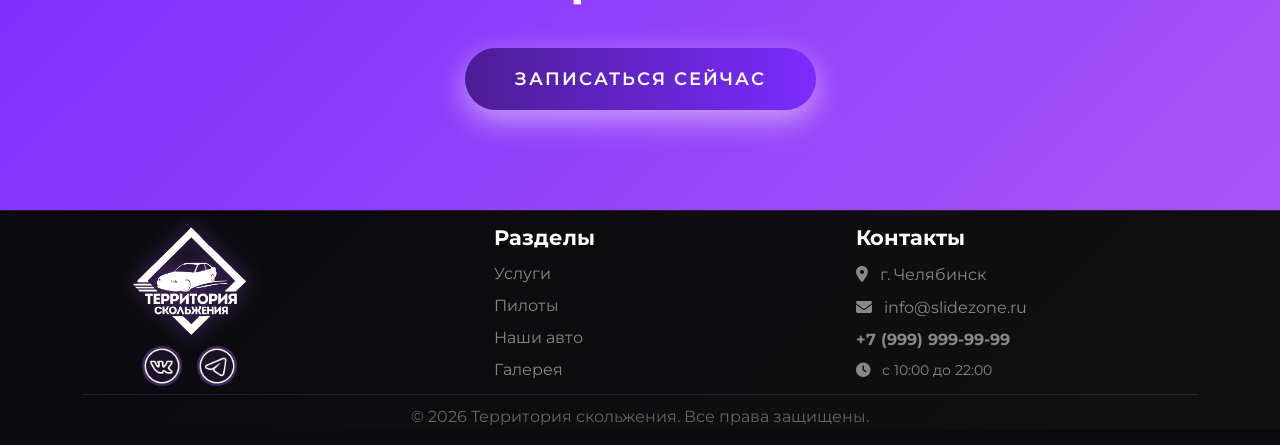
==== commit 448121a0: "good" ====
--- a/cars.html
+++ b/cars.html
@@ -1,336 +1,366 @@
 <!-- cars.html -->
-<!doctype html>
+<!DOCTYPE html>
 <html lang="ru">
-<head>
-    <meta charset="utf-8">
-    <meta name="viewport" content="width=device-width, initial-scale=1">
+  <head>
+    <meta charset="utf-8" />
+    <meta name="viewport" content="width=device-width, initial-scale=1" />
     <title>Наши авто — Территория скольжения</title>
-    <link href="https://cdn.jsdelivr.net/npm/bootstrap@5.3.3/dist/css/bootstrap.min.css" rel="stylesheet">
-    <link rel="stylesheet" href="https://cdnjs.cloudflare.com/ajax/libs/font-awesome/6.4.0/css/all.min.css">
-    <link href="https://fonts.googleapis.com/css2?family=Montserrat:ital,wght@0,400;0,600;0,700;1,600&display=swap" rel="stylesheet">
-    <link rel="stylesheet" href="style.css">
-</head>
-<body>
+    <link
+      href="https://cdn.jsdelivr.net/npm/bootstrap@5.3.3/dist/css/bootstrap.min.css"
+      rel="stylesheet"
+    />
+    <link
+      rel="stylesheet"
+      href="https://cdnjs.cloudflare.com/ajax/libs/font-awesome/6.4.0/css/all.min.css"
+    />
+    <link
+      href="https://fonts.googleapis.com/css2?family=Montserrat:ital,wght@0,400;0,600;0,700;1,600&display=swap"
+      rel="stylesheet"
+    />
+    <link rel="stylesheet" href="style.css" />
+  </head>
+  <body>
     <!-- NAVBAR WRAPPER -->
     <nav class="navbar-wrapper fixed-top">
-        <div class="navbar-top-section" id="navbarTop">
-          <div class="container">
-            <div class="navbar-top">
-              <a class="navbar-brand d-flex align-items-center" href="/index.html">
-                <img src="img/image-Photoroom (1).png" alt="Logo" class="logo" />
-                <div>
-                  Территория <span>скольжения</span> <br /><small
-                    >дрифт-школа</small
-                  >
-                </div>
+      <div class="navbar-top-section" id="navbarTop">
+        <div class="container">
+          <div class="navbar-top">
+            <a
+              class="navbar-brand d-flex align-items-center"
+              href="/index.html"
+            >
+              <img src="img/image-Photoroom (1).png" alt="Logo" class="logo" />
+              <div>
+                Территория <span>скольжения</span> <br /><small
+                  >дрифт-школа</small
+                >
+              </div>
+            </a>
+
+            <div class="socials">
+              <a
+                href="https://vk.com/slidezone74"
+                target="_blank"
+                class="social-link"
+                aria-label="VKontakte"
+              >
+                <img src="img/icons8-vk-50.png" class="soc" />
               </a>
-  
-              <div class="socials">
-                <a
-                  href="https://vk.com/slidezone74"
-                  target="_blank"
-                  class="social-link"
-                  aria-label="VKontakte"
-                >
-                  <img src="img/icons8-vk-50.png" class="soc" />
-                </a>
-                <a
-                  href="https://t.me/yourpage"
-                  target="_blank"
-                  class="social-link"
-                  aria-label="Telegram"
-                >
-                  <img src="img/icons8-телеграм-50.png" class="soc" />
-                </a>
-                <a href="tel:+79999999999" class="nav-bottom-link nav-phone"
+              <a
+                href="https://t.me/yourpage"
+                target="_blank"
+                class="social-link"
+                aria-label="Telegram"
+              >
+                <img src="img/icons8-телеграм-50.png" class="soc" />
+              </a>
+              <a href="tel:+79999999999" class="nav-bottom-link nav-phone"
                 >+7 (999) 999-99-99</a
               >
-              </div>
-            </div>
-          </div>
-        </div>
-  
-        <div class="navbar-bottom-section" id="navbarBottom">
-          <div class="container">
-            <ul class="nav-bottom-list">
-              <li class="nav-bottom-item">
-                <a href="/services.html" class="nav-bottom-link">УСЛУГИ</a>
-              </li>
-              <li class="nav-bottom-item">
-                <a href="/index.html#pilots" class="nav-bottom-link">ПИЛОТЫ</a>
-              </li>
-              <li class="nav-bottom-item">
-                <a href="/cars.html" class="nav-bottom-link">НАШИ АВТО</a>
-              </li>
-            </ul>
-          </div>
-        </div>
-      </nav>
+            </div>
+          </div>
+        </div>
+      </div>
+
+      <div class="navbar-bottom-section" id="navbarBottom">
+        <div class="container">
+          <ul class="nav-bottom-list">
+            <li class="nav-bottom-item">
+              <a href="/services.html" class="nav-bottom-link">УСЛУГИ</a>
+            </li>
+            <li class="nav-bottom-item">
+              <a href="/index.html#pilots" class="nav-bottom-link">ПИЛОТЫ</a>
+            </li>
+            <li class="nav-bottom-item">
+              <a href="/cars.html" class="nav-bottom-link">НАШИ АВТО</a>
+            </li>
+          </ul>
+        </div>
+      </div>
+    </nav>
 
     <!-- HERO SECTION -->
     <section class="hero">
-        <div class="hero-content">
-            <h1 class="hero-title">
-                <span class="line-1">НАШИ АВТО</span>
-                <span class="line-2">ПОДГОТОВЛЕНЫ ДЛЯ ДРИФТА</span>
-            </h1>
-            <p class="hero-subtitle">
-                Все автомобили полностью подготовлены: каркасы безопасности, 
-                блокировки дифференциала, спортивные подвески и мощные двигатели.
-            </p>
-            <a href="#cars-list" class="btn-hero">Выбрать авто</a>
-        </div>
+      <div class="hero-content">
+        <h1 class="hero-title">
+          <span class="line-1">НАШИ АВТО</span>
+          <span class="line-2">ПОДГОТОВЛЕНЫ ДЛЯ ДРИФТА</span>
+        </h1>
+        <p class="hero-subtitle">
+          Все автомобили полностью подготовлены: каркасы безопасности,
+          блокировки дифференциала, спортивные подвески и мощные двигатели.
+        </p>
+        <a href="#cars-list" class="btn-hero">Выбрать авто</a>
+      </div>
     </section>
 
     <!-- CARS SECTION -->
     <section id="cars-list" class="section cars-section">
-        <div class="container">
-            <h2 class="section-title">ПАРК <span>АВТОМОБИЛЕЙ</span></h2>
-            
-            <div class="row g-4 justify-content-center">
-                <div class="col-lg-4 col-md-6 col-sm-12">
-                    <div class="car-card">
-                        <div class="car-image" style="background-image: url('https://images.unsplash.com/photo-1617788138017-80ad40651399?w=800&q=80');">
-                            <span class="car-badge">TOP</span>
-                        </div>
-                        <div class="car-body">
-                            <h3 class="car-title">BMW M3 E92</h3>
-                            <p class="car-description">
-                                Легендарная «эмка» с атмосферным V8. Идеальный баланс мощности 
-                                и управляемости для обучения продвинутым техникам дрифта.
-                            </p>
-                            
-                            <div class="car-specs">
-                                <div class="spec-item">
-                                    <i class="fas fa-tachometer-alt"></i>
-                                    <span>420 л.с.</span>
-                                </div>
-                                <div class="spec-item">
-                                    <i class="fas fa-cogs"></i>
-                                    <span>МКПП 6-ст.</span>
-                                </div>
-                                <div class="spec-item">
-                                    <i class="fas fa-weight-hanging"></i>
-                                    <span>1650 кг</span>
-                                </div>
-                                <div class="spec-item">
-                                    <i class="fas fa-road"></i>
-                                    <span>Задний привод</span>
-                                </div>
-                            </div>
-                        </div>
-                    </div>
+      <div class="container">
+        <h2 class="section-title">ПАРК <span>АВТОМОБИЛЕЙ</span></h2>
+
+        <div class="row g-4 justify-content-center">
+          <div class="col-lg-4 col-md-6 col-sm-12">
+            <div class="car-card">
+              <div
+                class="car-image"
+                style="
+                  background-image: url('https://images.unsplash.com/photo-1617788138017-80ad40651399?w=800&q=80');
+                "
+              >
+                <span class="car-badge">TOP</span>
+              </div>
+              <div class="car-body">
+                <h3 class="car-title">BMW M3 E92</h3>
+                <p class="car-description">
+                  Легендарная «эмка» с атмосферным V8. Идеальный баланс мощности
+                  и управляемости для обучения продвинутым техникам дрифта.
+                </p>
+
+                <div class="car-specs">
+                  <div class="spec-item">
+                    <i class="fas fa-tachometer-alt"></i>
+                    <span>420 л.с.</span>
+                  </div>
+                  <div class="spec-item">
+                    <i class="fas fa-cogs"></i>
+                    <span>МКПП 6-ст.</span>
+                  </div>
+                  <div class="spec-item">
+                    <i class="fas fa-weight-hanging"></i>
+                    <span>1650 кг</span>
+                  </div>
+                  <div class="spec-item">
+                    <i class="fas fa-road"></i>
+                    <span>Задний привод</span>
+                  </div>
                 </div>
-
-                <div class="col-lg-4 col-md-6 col-sm-12">
-                    <div class="car-card">
-                        <div class="car-image" style="background-image: url('https://images.unsplash.com/photo-1626846431159-9c6df5d8c8b2?w=800&q=80');">
-                            <span class="car-badge">ПОПУЛЯРНОЕ</span>
-                        </div>
-                        <div class="car-body">
-                            <h3 class="car-title">Nissan Silvia S15</h3>
-                            <p class="car-description">
-                                Японская классика дрифта. Лёгкая, отзывчивая и идеальная 
-                                для отработки базовых техник и контрсмещения.
-                            </p>
-                            
-                            <div class="car-specs">
-                                <div class="spec-item">
-                                    <i class="fas fa-tachometer-alt"></i>
-                                    <span>250 л.с.</span>
-                                </div>
-                                <div class="spec-item">
-                                    <i class="fas fa-cogs"></i>
-                                    <span>МКПП 6-ст.</span>
-                                </div>
-                                <div class="spec-item">
-                                    <i class="fas fa-weight-hanging"></i>
-                                    <span>1200 кг</span>
-                                </div>
-                                <div class="spec-item">
-                                    <i class="fas fa-road"></i>
-                                    <span>Задний привод</span>
-                                </div>
-                            </div>
-                        </div>
-                    </div>
+              </div>
+            </div>
+          </div>
+
+          <div class="col-lg-4 col-md-6 col-sm-12">
+            <div class="car-card">
+              <div
+                class="car-image"
+                style="
+                  background-image: url('https://images.unsplash.com/photo-1626846431159-9c6df5d8c8b2?w=800&q=80');
+                "
+              >
+                <span class="car-badge">ПОПУЛЯРНОЕ</span>
+              </div>
+              <div class="car-body">
+                <h3 class="car-title">Nissan Silvia S15</h3>
+                <p class="car-description">
+                  Японская классика дрифта. Лёгкая, отзывчивая и идеальная для
+                  отработки базовых техник и контрсмещения.
+                </p>
+
+                <div class="car-specs">
+                  <div class="spec-item">
+                    <i class="fas fa-tachometer-alt"></i>
+                    <span>250 л.с.</span>
+                  </div>
+                  <div class="spec-item">
+                    <i class="fas fa-cogs"></i>
+                    <span>МКПП 6-ст.</span>
+                  </div>
+                  <div class="spec-item">
+                    <i class="fas fa-weight-hanging"></i>
+                    <span>1200 кг</span>
+                  </div>
+                  <div class="spec-item">
+                    <i class="fas fa-road"></i>
+                    <span>Задний привод</span>
+                  </div>
                 </div>
-
-                <div class="col-lg-4 col-md-6 col-sm-12">
-                    <div class="car-card">
-                        <div class="car-image" style="background-image: url('https://images.unsplash.com/photo-1606344468650-54ba89c3f9d3?w=800&q=80');">
-                            <span class="car-badge">ДЛЯ НОВИЧКОВ</span>
-                        </div>
-                        <div class="car-body">
-                            <h3 class="car-title">Toyota GT86</h3>
-                            <p class="car-description">
-                                Современный спорткар с идеальной развесовкой. 
-                                Прощает ошибки новичкам и помогает почувствовать баланс.
-                            </p>
-                            
-                            <div class="car-specs">
-                                <div class="spec-item">
-                                    <i class="fas fa-tachometer-alt"></i>
-                                    <span>200 л.с.</span>
-                                </div>
-                                <div class="spec-item">
-                                    <i class="fas fa-cogs"></i>
-                                    <span>МКПП 6-ст.</span>
-                                </div>
-                                <div class="spec-item">
-                                    <i class="fas fa-weight-hanging"></i>
-                                    <span>1250 кг</span>
-                                </div>
-                                <div class="spec-item">
-                                    <i class="fas fa-road"></i>
-                                    <span>Задний привод</span>
-                                </div>
-                            </div>
-                        </div>
-                    </div>
+              </div>
+            </div>
+          </div>
+
+          <div class="col-lg-4 col-md-6 col-sm-12">
+            <div class="car-card">
+              <div
+                class="car-image"
+                style="
+                  background-image: url('https://images.unsplash.com/photo-1606344468650-54ba89c3f9d3?w=800&q=80');
+                "
+              >
+                <span class="car-badge">ДЛЯ НОВИЧКОВ</span>
+              </div>
+              <div class="car-body">
+                <h3 class="car-title">Toyota GT86</h3>
+                <p class="car-description">
+                  Современный спорткар с идеальной развесовкой. Прощает ошибки
+                  новичкам и помогает почувствовать баланс.
+                </p>
+
+                <div class="car-specs">
+                  <div class="spec-item">
+                    <i class="fas fa-tachometer-alt"></i>
+                    <span>200 л.с.</span>
+                  </div>
+                  <div class="spec-item">
+                    <i class="fas fa-cogs"></i>
+                    <span>МКПП 6-ст.</span>
+                  </div>
+                  <div class="spec-item">
+                    <i class="fas fa-weight-hanging"></i>
+                    <span>1250 кг</span>
+                  </div>
+                  <div class="spec-item">
+                    <i class="fas fa-road"></i>
+                    <span>Задний привод</span>
+                  </div>
                 </div>
-            </div>
-        </div>
+              </div>
+            </div>
+          </div>
+        </div>
+      </div>
     </section>
 
-        <!-- SAFETY INFO -->
-        <section class="section features-section">
-            <div class="container">
-              <h2 class="section-title">БЕЗОПАСНОСТЬ <span>АВТО</span></h2>
-      
-              <div class="features-grid">
-                <div class="feature-item">
-                  <div class="feature-icon">
-                    <i class="fas fa-hard-hat"></i>
-                  </div>
-                  <h3 class="feature-title">КАРКАС БЕЗОПАСНОСТИ</h3>
-                  <p class="feature-text">
-                    Сертифицированные дуги безопасности установлены в каждом автомобиле.
-                  </p>
-                </div>
-      
-                <div class="feature-item">
-                  <div class="feature-icon">
-                    <i class="fas fa-chair"></i>
-                  </div>
-                  <h3 class="feature-title">СПОРТИВНЫЕ СИДЕНЬЯ</h3>
-                  <p class="feature-text">
-                    Ковши с 4-точечными ремнями для надёжной фиксации водителя.
-                  </p>
-                </div>
-      
-                <div class="feature-item">
-                  <div class="feature-icon">
-                    <i class="fas fa-fire-extinguisher"></i>
-                  </div>
-                  <h3 class="feature-title">ПОЖАРНАЯ СИСТЕМА</h3>
-                  <p class="feature-text">
-                    Автоматические огнетушители и системы пожаротушения в салоне каждого авто.
-                  </p>
-                </div>
-      
-                <div class="feature-item">
-                  <div class="feature-icon">
-                    <i class="fas fa-tools"></i>
-                  </div>
-                  <h3 class="feature-title">РЕГУЛЯРНОЕ ТО</h3>
-                  <p class="feature-text">
-                    Полное техническое обслуживание и проверка узлов после каждого заезда.
-                  </p>
-                </div>
-              </div>
-            </div>
-          </section>
+    <!-- SAFETY INFO -->
+    <section class="section features-section">
+      <div class="container">
+        <h2 class="section-title">БЕЗОПАСНОСТЬ <span>АВТО</span></h2>
+
+        <div class="features-grid">
+          <div class="feature-item">
+            <div class="feature-icon">
+              <i class="fas fa-hard-hat"></i>
+            </div>
+            <h3 class="feature-title">КАРКАС БЕЗОПАСНОСТИ</h3>
+            <p class="feature-text">
+              Сертифицированные дуги безопасности установлены в каждом
+              автомобиле.
+            </p>
+          </div>
+
+          <div class="feature-item">
+            <div class="feature-icon">
+              <i class="fas fa-chair"></i>
+            </div>
+            <h3 class="feature-title">СПОРТИВНЫЕ СИДЕНЬЯ</h3>
+            <p class="feature-text">
+              Ковши с 4-точечными ремнями для надёжной фиксации водителя.
+            </p>
+          </div>
+
+          <div class="feature-item">
+            <div class="feature-icon">
+              <i class="fas fa-fire-extinguisher"></i>
+            </div>
+            <h3 class="feature-title">ПОЖАРНАЯ СИСТЕМА</h3>
+            <p class="feature-text">
+              Автоматические огнетушители и системы пожаротушения в салоне
+              каждого авто.
+            </p>
+          </div>
+
+          <div class="feature-item">
+            <div class="feature-icon">
+              <i class="fas fa-tools"></i>
+            </div>
+            <h3 class="feature-title">РЕГУЛЯРНОЕ ТО</h3>
+            <p class="feature-text">
+              Полное техническое обслуживание и проверка узлов после каждого
+              заезда.
+            </p>
+          </div>
+        </div>
+      </div>
+    </section>
 
     <!-- CTA SECTION -->
     <section class="cta">
-        <div class="container">
-          <h2>Выбрал авто?</h2>
-          <a href="#offers" class="btn-cta">Записаться сейчас</a>
-        </div>
-      </section>
+      <div class="container">
+        <h2>Выбрал авто?</h2>
+        <a href="#offers" class="btn-cta">Записаться сейчас</a>
+      </div>
+    </section>
 
     <!-- FOOTER -->
     <footer>
-        <div class="container">
-          <div class="footer-content">
-            <div class="footer-section">
-              <img
-                src="img/image-Photoroom (1).png"
-                alt="Логотип"
-                class="footer-logo"
-              />
-              <div class="footer-socials">
-                <a
-                  href="https://vk.com/slidezone74"
-                  target="_blank"
-                  class="social-link"
-                  aria-label="VKontakte"
-                >
-                  <img src="img/icons8-vk-50.png" class="soc" />
-                </a>
-                <a
-                  href="https://t.me/yourpage"
-                  target="_blank"
-                  class="social-link"
-                  aria-label="Telegram"
-                >
-                  <img src="img/icons8-телеграм-50.png" class="soc" />
-                </a>
-              </div>
-            </div>
-  
-            <div class="footer-section">
-              <h4>Разделы</h4>
-              <p><a href="/services.html">Услуги</a></p>
-              <p><a href="/index.html#pilots">Пилоты</a></p>
-              <p><a href="/cars.html">Наши авто</a></p>
-              <p><a href="#gallery">Галерея</a></p>
-            </div>
-  
-            <div class="footer-section">
-              <h4>Контакты</h4>
-              <p><i class="fas fa-map-marker-alt me-2"></i> г. Челябинск</p>
-              <p><i class="fas fa-envelope me-2"></i> info@slidezone.ru</p>
-              <a href="tel:+79999999999" class="footer-phone"
-                >+7 (999) 999-99-99</a
-              >
-              <p style="margin-top: 15px; font-size: 0.9rem">
-                <i class="fas fa-clock me-2"></i> Ежедневно с 10:00 до 22:00
-              </p>
-            </div>
-          </div>
-  
-          <div class="footer-bottom">
-            <p>&copy; 2026 Территория скольжения. Все права защищены.</p>
-          </div>
-        </div>
-      </footer>
+      <div class="container">
+        <div class="footer-content">
+          <div class="footer-section">
+            <img
+              src="img/image-Photoroom (1).png"
+              alt="Логотип"
+              class="footer-logo"
+            />
+            <div class="footer-socials">
+              <a
+                href="https://vk.com/slidezone74"
+                target="_blank"
+                class="social-link sl2"
+                aria-label="VKontakte"
+              >
+                <img src="img/icons8-vk-50.png" class="soc sl2" />
+              </a>
+              <a
+                href="https://t.me/yourpage"
+                target="_blank"
+                class="social-link sl2"
+                aria-label="Telegram"
+              >
+                <img src="img/icons8-телеграм-50.png" class="soc sl2" />
+              </a>
+            </div>
+          </div>
+
+          <div class="footer-section">
+            <h4>Разделы</h4>
+            <p><a href="/services.html">Услуги</a></p>
+            <p><a href="/index.html#pilots">Пилоты</a></p>
+            <p><a href="/cars.html">Наши авто</a></p>
+            <p><a href="#gallery">Галерея</a></p>
+          </div>
+
+          <div class="footer-section">
+            <h4>Контакты</h4>
+            <p><i class="fas fa-map-marker-alt me-2"></i> г. Челябинск</p>
+            <p><i class="fas fa-envelope me-2"></i> info@slidezone.ru</p>
+            <a href="tel:+79999999999" class="footer-phone"
+              >+7 (999) 999-99-99</a
+            >
+            <p class="clock">
+              <i class="fas fa-clock me-2"></i> с 10:00 до 22:00
+            </p>
+          </div>
+        </div>
+
+        <div class="footer-bottom">
+          <p>&copy; 2026 Территория скольжения. Все права защищены.</p>
+        </div>
+      </div>
+    </footer>
 
     <script src="https://cdn.jsdelivr.net/npm/bootstrap@5.3.3/dist/js/bootstrap.bundle.min.js"></script>
     <script>
-        let lastScroll = 0;
-        const navbarTop = document.getElementById('navbarTop');
-        
-        window.addEventListener('scroll', () => {
-            const currentScroll = window.pageYOffset;
-            if (currentScroll > 100 && currentScroll > lastScroll) {
-                navbarTop.classList.add('hidden');
-            } else {
-                navbarTop.classList.remove('hidden');
-            }
-            lastScroll = currentScroll;
+      let lastScroll = 0;
+      const navbarTop = document.getElementById("navbarTop");
+
+      window.addEventListener("scroll", () => {
+        const currentScroll = window.pageYOffset;
+        if (currentScroll > 100 && currentScroll > lastScroll) {
+          navbarTop.classList.add("hidden");
+        } else {
+          navbarTop.classList.remove("hidden");
+        }
+        lastScroll = currentScroll;
+      });
+
+      document.querySelectorAll('a[href^="#"]').forEach((anchor) => {
+        anchor.addEventListener("click", function (e) {
+          e.preventDefault();
+          const target = document.querySelector(this.getAttribute("href"));
+          if (target) {
+            target.scrollIntoView({ behavior: "smooth", block: "start" });
+          }
         });
-
-        document.querySelectorAll('a[href^="#"]').forEach(anchor => {
-            anchor.addEventListener('click', function (e) {
-                e.preventDefault();
-                const target = document.querySelector(this.getAttribute('href'));
-                if (target) {
-                    target.scrollIntoView({ behavior: 'smooth', block: 'start' });
-                }
-            });
-        });
+      });
     </script>
-</body>
-</html>+  </body>
+</html>
--- a/style.css
+++ b/style.css
@@ -13,7 +13,7 @@
   background: #0a0a0f;
   color: #fff;
   overflow-x: hidden;
-  padding-top: 140px;
+  padding-top: 130px;
 }
 
 :root {
@@ -77,8 +77,6 @@
   padding: 5px 0;
   transition: all 0.4s ease;
 }
-
-/* Когда верхний скрыт, нижний становится более выразительным */
 .navbar-top-section.hidden + .navbar-bottom-section {
   padding: 10px 0;
   box-shadow: 0 2px 20px rgba(0, 0, 0, 0.5);
@@ -150,7 +148,7 @@
 }
 
 .nav-phone { 
-  font-size: 1.3rem; 
+  font-size: 1.15rem; 
   font-weight: 700; 
   color: #fff; 
   text-decoration: none; 
@@ -177,7 +175,7 @@
   content: '';
   position: absolute;
   top: 0; left: 0; right: 0; bottom: 0;
-  background: url('/img/baner.jpg') center/cover;
+  background: url('img/baner.jpg') center/cover;
   opacity: 0.3;
   z-index: 0;
 }
@@ -190,7 +188,11 @@
   z-index: 1;
 }
 
-.hero-content { position: relative; z-index: 2; text-align: center; padding: 40px 20px; }
+.hero-content { 
+  position: relative; 
+  z-index: 2; 
+  text-align: center; 
+  padding: 80px 40px; }
 
 .hero-title {
   font-size: 5rem;
@@ -230,7 +232,7 @@
 .btn-hero {
   background: linear-gradient(90deg, var(--secondary-purple), var(--primary-purple));
   border: none;
-  padding: 18px 50px;
+  padding: 15px 50px;
   font-size: 1.1rem;
   font-weight: 600;
   letter-spacing: 2px;
@@ -242,7 +244,7 @@
   animation: fadeInUp 1s ease 0.4s backwards;
   text-decoration: none;
   display: inline-block;
-  margin-bottom: 100px;
+  margin-bottom: 110px;
 }
 
 .btn-hero:hover { transform: translateY(-5px) scale(1.05); box-shadow: 0 15px 40px rgba(168, 85, 247, 0.6); }
@@ -348,7 +350,7 @@
   flex: 1;
 }
 .offer-title { font-size: 1.5rem; margin-bottom: 12px; color: #fff; }
-.offer-description { color: #888; margin-bottom: 20px; line-height: 1.6; flex-grow: 1;}
+.offer-description { color: #888; margin-bottom: 20px; line-height: 1.5; flex-grow: 1;}
 .offer-price { font-size: 1.7rem; font-weight: 700; color: var(--primary-purple); margin-bottom: 20px; }
 .offer-price .old-price { font-size: 1.1rem; color: #666; text-decoration: line-through; margin-left: 10px; }
 .offer-footer {
@@ -357,15 +359,15 @@
 }
 .btn-offer {
   width: 100%; background: linear-gradient(90deg, var(--secondary-purple), var(--primary-purple));
-  border: none; padding: 11px; border-radius: 10px; color: #fff; font-weight: 600;
+  border: none; padding: 10px; border-radius: 15px; color: #fff; font-weight: 600;
   transition: all 0.3s ease; text-transform: uppercase; letter-spacing: 1px;
 }
 .btn-offer:hover { transform: scale(1.05); box-shadow: 0 5px 20px rgba(168, 85, 247, 0.4); }
 
 /* --- PILOTS --- */
 .pilots-section { background: linear-gradient(135deg, #0a0a0f 0%, #1a0b2e 100%); }
-.pilot-card {
-  text-align: center; padding: 30px;
+.pilot-card { 
+  text-align: center; padding: 15px;
   background: rgba(168, 85, 247, 0.05); border-radius: 20px;
   border: 1px solid rgba(168, 85, 247, 0.2); transition: all 0.3s ease; height: 100%;
 }
@@ -373,12 +375,12 @@
 
 .pilot-photo {
   width: 200px; height: 200px; border-radius: 50%; margin: 0 auto 25px;
-  overflow: hidden; border: 4px solid var(--primary-purple); box-shadow: 0 10px 30px rgba(168, 85, 247, 0.3);
+  overflow: hidden; border: 3px solid var(--primary-purple); box-shadow: 0 10px 30px rgba(168, 85, 247, 0.3);
 }
 .pilot-photo img { width: 100%; height: 100%; object-fit: cover; }
 .pilot-name { font-size: 1.5rem; font-weight: 700; margin-bottom: 10px; color: #fff; }
-.pilot-role { color: var(--primary-purple); font-weight: 600; margin-bottom: 15px; font-size: 0.95rem; }
-.pilot-bio { color: #888; line-height: 1.6; font-size: 0.95rem; }
+.pilot-role { color: var(--primary-purple); font-weight: 600; margin-bottom: 10px; font-size: 0.95rem; }
+.pilot-bio { color: #888; line-height: 1.6; font-size: 0.95rem; margin-bottom: 0;}
 
 /* --- FEATURES --- */
 .features-section { background: #0a0a0f; }
@@ -402,15 +404,15 @@
 
 /* --- GALLERY --- */
 .gallery-section { background: linear-gradient(135deg, #111 0%, #0a0a0f 100%); }
-.gallery-container { position: relative; max-width: 1400px; margin: 0 auto; padding: 0 60px; }
+.gallery-container { position: relative; max-width: 1400px; margin: 0 auto; padding: 0 50px; }
 .gallery-slider { overflow: hidden; border-radius: 20px; }
 .gallery-track { display: flex; transition: transform 0.5s ease; }
-.gallery-item { min-width: 100%; height: 600px; position: relative; overflow: hidden; }
+.gallery-item { min-width: 100%; height: 500px; position: relative; overflow: hidden; }
 .gallery-item img, .gallery-item video { width: 100%; height: 100%; object-fit: cover; }
 
 .gallery-nav {
   position: absolute; top: 50%; transform: translateY(-50%);
-  width: 60px; height: 60px; background: rgba(168, 85, 247, 0.9);
+  width: 45px; height: 45px; background: rgba(168, 85, 247, 0.9);
   border-radius: 50%; display: flex; align-items: center; justify-content: center;
   cursor: pointer; transition: all 0.3s ease; z-index: 10; border: none; color: #fff;
 }
@@ -444,16 +446,16 @@
 .btn-cta:hover { transform: translateY(-5px) scale(1.05); box-shadow: 0 15px 40px rgba(255, 255, 255, 0.6); }
 
 /* --- FOOTER --- */
-footer { background: linear-gradient(135deg, #0a0a0f 0%, #111 100%); padding: 30px 0 0; border-top: 1px solid rgba(168, 85, 247, 0.2); }
-.footer-content { display: grid; grid-template-columns: repeat(auto-fit, minmax(250px, 1fr)); gap: 30px; margin-bottom: 10px; }
-.footer-logo { height: 150px; margin-bottom: 0; filter: drop-shadow(0 0 10px rgba(168, 85, 247, 0.5)); }
+footer { background: linear-gradient(135deg, #0a0a0f 0%, #111 100%); padding: 15px 50px 0; border-top: 1px solid rgba(168, 85, 247, 0.2); }
+.footer-content { display: grid; grid-template-columns: repeat(auto-fit, minmax(250px, 1fr)); gap: 20px; margin: 0; margin-left: 50px;}
+.footer-logo { height: 110px; margin-bottom: 0; filter: drop-shadow(0 0 10px rgba(168, 85, 247, 0.5)); }
 .footer-section h4 { color: #fff; font-size: 1.3rem; margin-bottom: 15px; font-weight: 700; }
-.footer-section p, .footer-section a { color: #888; text-decoration: none; line-height: 1.8; transition: all 0.3s ease; }
+.footer-section p, .footer-section a { color: #888; text-decoration: none; line-height: 1; transition: all 0.3s ease; }
 .footer-section a:hover { color: var(--primary-purple); }
 .footer-socials { display: flex; gap: 15px; margin: 0 10px; }
-
+.clock {margin-top: 15px; font-size: 0.9rem;}
 .footer-social:hover { background: var(--primary-purple); border-color: var(--primary-purple); transform: translateY(-5px); }
-.footer-phone { font-size: 1.2rem; font-weight: 700; color: var(--primary-purple); text-decoration: none; display: block; margin-top: 15px; }
+.footer-phone { font-size: 1rem; font-weight: 700; color: var(--primary-purple); text-decoration: none; display: block; margin-top: 15px; }
 .footer-phone:hover { color: var(--secondary-purple);}
 .footer-bottom { text-align: center; padding-top: 10px; border-top: 1px solid rgba(168, 85, 247, 0.2); color: #666; }
 
@@ -569,76 +571,109 @@
   text-align: center;
 }
 
-/* ======== RESPONSIVE FOR CARS ======== */
-
-/* Планшеты */
 @media (max-width: 992px) {
-  .car-image {height: 250px;}
-  .car-title {font-size: 1.4rem;}
-  .car-specs {padding: 15px; gap: 10px;}
-  .spec-item {font-size: 0.85rem;}
-  .hero-title { font-size: 3rem; letter-spacing: 2px;}
-  .hero-subtitle {font-size: 1.1rem;}
-  .nav-bottom-list { gap: 25px; }
-  .section {padding: 80px 0;}
-  .section-title { font-size: 2rem; }
-  .offer-image, .car-image {height: 200px;}
-  .gallery-item {height: 400px;}
-  .features-grid {gap: 25px;}
-  .scroll-strip-container { padding: 0 40px; }
-  .scroll-item { min-width: 300px; padding: 20px 30px; }
-  body { padding-top: 120px; }
-  .hero {min-height: 90vh;}
-}
-
-/* Мобильные */
+  .body { padding-top: 100px;}
+  .hero {
+    min-height: 85vh;}
+  .hero-title {
+    font-size: 4.2rem;}
+  .hero-subtitle {
+    font-size: 1.4rem;}
+  .offer-image {
+    height: 210px; }
+  .offer-title { font-size: 1.3rem;}
+  .offer-description { font-size: 0.9rem;}
+  .offer-price { font-size: 1.4rem;}
+  .old-price { font-size: 1rem;}
+  .btn-offer { padding: 8px; font-size: 0.9rem;}
+  .pilot-photo {
+    width: 150px; height: 150px;
+    margin: 0 auto 15px;
+  }
+  .pilot-name { font-size: 1.2rem;}
+  .pilot-role { font-size: 0.85rem;}
+  .pilot-bio { font-size: 0.8rem;}
+  .section-title { font-size: 2rem;}
+  .features-grid { 
+    grid-template-columns: repeat(auto-fit, minmax(180px, 1fr));
+    gap: 20px;}
+  .feature-item {
+      text-align: center; padding: 20px 5px;}
+  .gallery-nav { width: 40px; height: 40px;}
+  .cta { padding: 50px 0;}
+  .cta h2 { font-size: 2.2rem;}
+  .btn-cta { 
+    padding: 18px 50px;
+    font-size: 0.9rem;}
+}
+
 @media (max-width: 768px) {
-  .car-specs {grid-template-columns: 1fr; padding: 15px; gap: 10px;}
-  .spec-item {font-size: 0.9rem; justify-content: center;}
-  .car-body {padding: 25px 20px;}
-  .hero {min-height: 85vh;}
-  .hero-title { font-size: 2rem; letter-spacing: 1px;}
-  .hero-subtitle {font-size: 1rem; padding: 0 10px;}
-  .btn-hero {padding: 14px 28px; font-size: 0.9rem; margin-bottom: 60px;}
-  .section {padding: 60px 0;}
-  .section-title {font-size: 1.6rem; margin-bottom: 40px;}
-  .offer-image, .car-image {height: 180px;}
-  .offer-title, .car-title {font-size: 1.2rem;}
-  .offer-description, .car-description {font-size: 0.9rem;}
-  .offer-price {font-size: 1.3rem;}
-  .pilot-photo {width: 140px; height: 140px;}
-  .feature-item {padding: 25px 20px;}
-  .feature-icon {width: 70px; height: 70px; font-size: 1.8rem;}
-  .gallery-container {padding: 0 15px;}
-  .gallery-item {height: 260px;}
-  .scroll-item {min-width: 240px; padding: 15px;}
-  .cta h2 {font-size: 1.8rem;}
-  .btn-cta {padding: 14px 30px; font-size: 0.9rem;}
-  .footer-logo {height: 100px;}
-  .scroll-arrow, .gallery-nav { width: 40px; height: 40px; }
-  .logo { height: 50px; }
-  .navbar-brand { font-size: 1.1rem; }
-  .navbar-brand small { font-size: 0.65rem; }
-  .nav-bottom-list {flex-wrap: wrap; gap: 12px; }
-  .nav-bottom-link { font-size: 0.75rem; }
-  body { padding-top: 100px; }
-  .navbar-top {flex-direction: column; gap: 10px; text-align: center;}
-  .nav-phone {font-size: 1rem;}
-  .socials {justify-content: center;}
-}
-
-/* Маленькие экраны */
+  .body { padding-top: 50px;}
+  .navbar-top-section { padding: 6px 70px;}
+  .navbar-brand { font-size: 1.5rem;}
+  .nav-phone { display: none;}
+  .social-link { margin-top: 0;}
+  .hero { min-height: 65vh;}
+  .hero-title { font-size: 3.8rem;}
+  .hero-subtitle { font-size: 1.2rem;}
+  .scroll-strip-section { padding: 45px 0;}
+  .offer-image { height: 200px; }
+  .section-title { font-size: 1.9rem;}
+  .features-grid { grid-template-columns: repeat(auto-fit, minmax(180px, 1fr));
+    gap: 30px; margin: 0 50px;}
+  .feature-item { text-align: center; padding: 20px 20px;}
+  .gallery-nav { width: 40px; height: 40px;}
+  .cta { padding: 50px 0;}
+  .gallery-slider { height: 500px;}
+  .cta h2 { font-size: 2.2rem;}
+  .btn-cta {  padding: 18px 50px;
+    font-size: 0.9rem;}
+  .footer-content { margin-left: 20px;
+    grid-template-columns: repeat(3, 1fr);}
+}
 @media (max-width: 480px) {
-  body {padding-top: 90px;}
-  .car-title {font-size: 1.2rem;}
-  .car-badge {font-size: 0.75rem; padding: 6px 15px; top: 15px; right: 15px;}
-  .car-specs {padding: 12px;}
-  .spec-item {font-size: 0.85rem;}
-  .spec-item i {font-size: 0.9rem; width: 16px;}
-  .hero-title {font-size: 1.6rem;}
-  .hero-subtitle {font-size: 0.9rem;}
-  .nav-bottom-link {font-size: 0.65rem; letter-spacing: 1px;}
-  .section-title {font-size: 1.4rem;}
-  .offer-image, .car-image {height: 160px;}
-  .gallery-item {height: 200px;}
+  .navbar-top-section { padding: 6px 5px;}
+  .navbar-brand { font-size: 1.3rem;}
+  .hero { max-height: 200px; }
+  .hero-content { padding: 40px 20px; }
+  .hero-title { font-size: 2.5rem;}
+  .hero-subtitle { font-size: 1rem;}
+  .btn-hero {padding: 13px 40px;
+    font-size: 0.9rem;}
+  .scroll-strip-section { padding: 30px 0;}
+  .scroll-strip-container {padding: 0 20px;}
+  .scroll-item {padding: 20px 30px;}
+  .scroll-item i { font-size: 1.8rem;}
+  .scroll-item h4 { font-size: 1rem; }
+  .offers-section { padding: 50px 0;}
+  .section-title { font-size: 1.5rem;}
+  .offer-image { height: 180px; }
+  .pilots-section { padding: 50px 0;}
+  .pilot-photo {
+    width: 120px; height: 120px;
+    margin: 0 auto 15px;
+  }
+  .features-section { padding: 50px 0;}
+  .features-grid { grid-template-columns: repeat(auto-fit, minmax(160px, 2fr));
+    gap: 20px; margin: 0 22px;}
+  .feature-icon {
+    width: 70px; height: 70px;}
+  .feature-title { font-size: 0.8rem;}
+  .gallery-section { padding: 50px 0;}
+  .gallery-slider { height: 300px;}
+  .gallery-nav { width: 35px; height: 35px;}
+  .gallery-item img, .gallery-item video { width: 100%; height: 60%;}
+  .cta { padding: 35px 0;}
+  .cta h2 { font-size: 1.8rem; margin-bottom: 15px;}
+  .btn-cta {  padding: 13px 35px;
+    font-size: 0.8rem;}
+  .footer-content { margin-left: 0;
+    grid-template-columns: repeat(3, 1fr); gap: 10px; margin: 0;}
+  .footer-logo { height: 90px;}
+  .footer-section h4 { font-size: 0.9rem;}
+  .footer-section p, .footer-section a { font-size: 0.7rem;}
+  footer { padding: 10px 5px;}
+  .sl2 {width: 30px; height: 30px;}
+  .footer-bottom p {font-size: 0.7rem; margin-bottom: 2px;}
+  .clock {font-size: 0.7;}
 }
